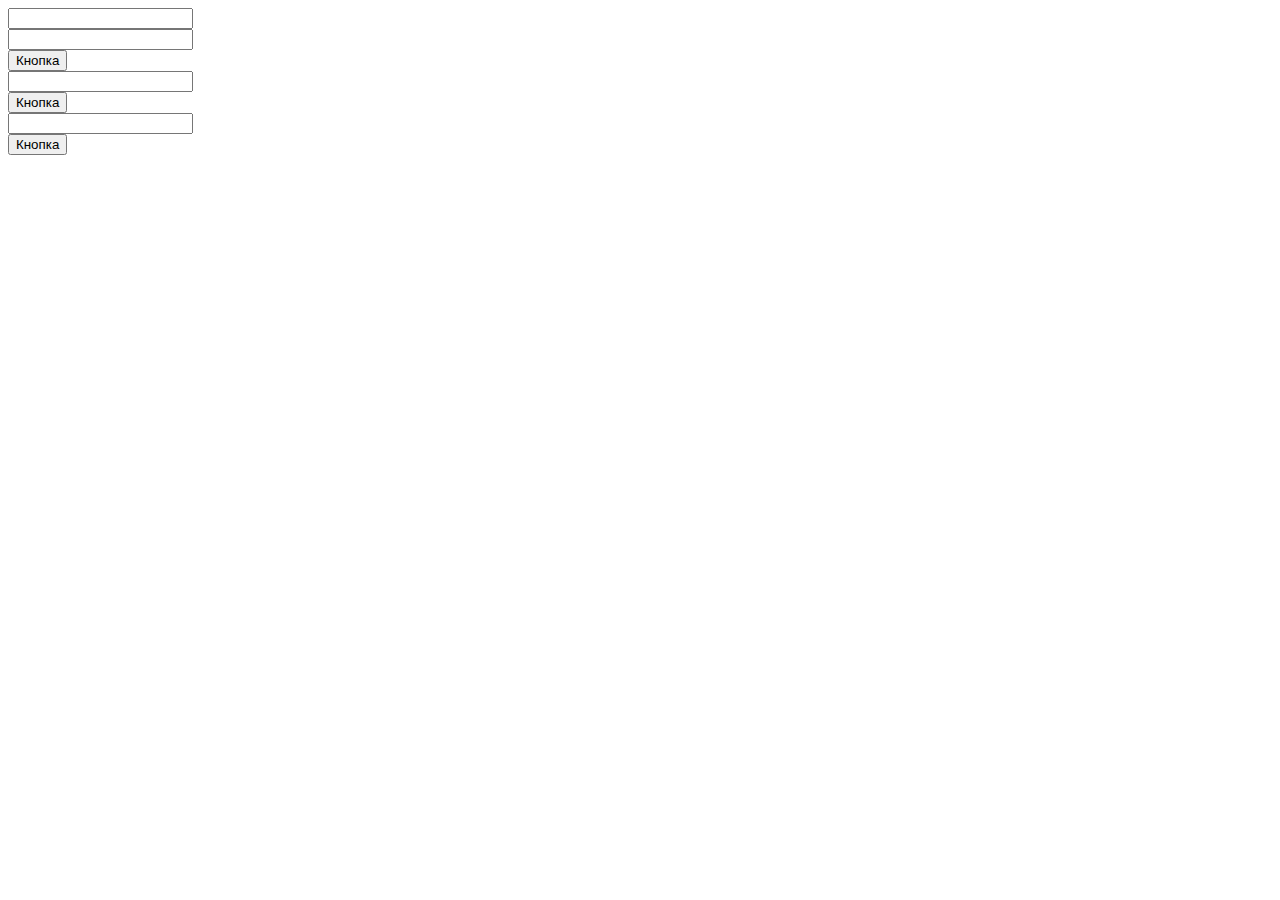
==== src/index.html @ 7a4de7b6 "lesson9" ====
<!DOCTYPE html>
<html lang="en">
<head>
    <meta charset="UTF-8">
    <meta name="viewport" content="width=device-width, initial-scale=1.0">
    <link rel="stylesheet" href="style/style.css">
    <title>Document</title>
</head>
<body>

<input type="number" id="numberX">
<input type="number" id="numberY">
<button id="btn">Кнопка</button>
<div class="block-position"></div>
        
<input type="text" id="myInput">
<button id="btn-two">Кнопка</button>
<div id="block"></div>    
    
<input type="text" id="inputText">
<button id="btn-tree">Кнопка</button>
<p id="result"></p>

<script src="js/script.js"></script>   
</body>
</html>
---- src/style/style.css ----
input {
    display: flex;
}

.block-position {
    position: fixed;
}
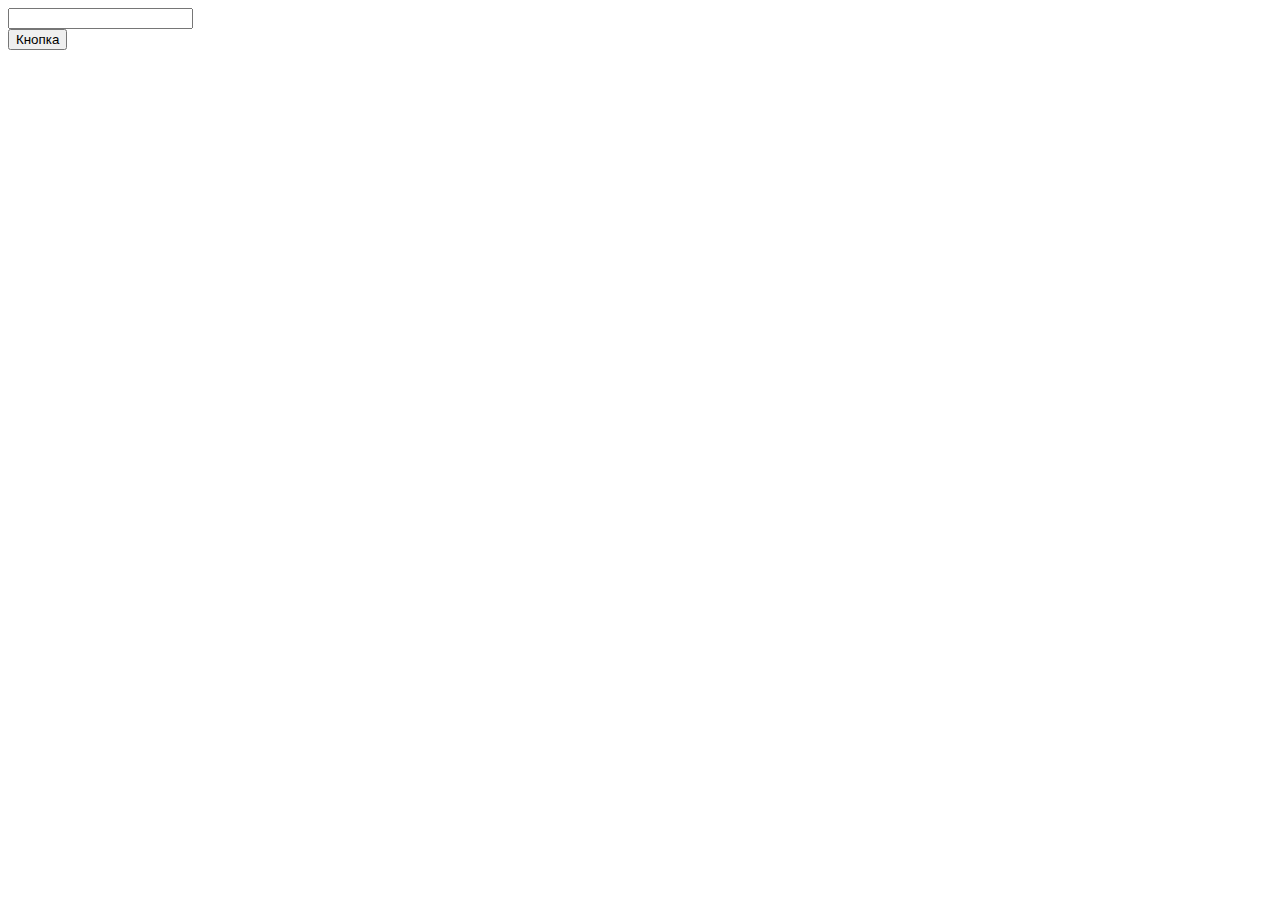
==== commit a19cc705: "js 9" ====
--- a/src/index.html
+++ b/src/index.html
@@ -4,22 +4,14 @@
     <meta charset="UTF-8">
     <meta name="viewport" content="width=device-width, initial-scale=1.0">
     <link rel="stylesheet" href="style/style.css">
+    <script src="https://cdnjs.cloudflare.com/ajax/libs/jquery/3.7.1/jquery.min.js" integrity="sha512-v2CJ7UaYy4JwqLDIrZUI/4hqeoQieOmAZNXBeQyjo21dadnwR+8ZaIJVT8EE2iyI61OV8e6M8PP2/4hpQINQ/g==" crossorigin="anonymous" referrerpolicy="no-referrer"></script>
     <title>Document</title>
 </head>
 <body>
 
-<input type="number" id="numberX">
-<input type="number" id="numberY">
+<input type="text" id="input">
 <button id="btn">Кнопка</button>
-<div class="block-position"></div>
-        
-<input type="text" id="myInput">
-<button id="btn-two">Кнопка</button>
-<div id="block"></div>    
-    
-<input type="text" id="inputText">
-<button id="btn-tree">Кнопка</button>
-<p id="result"></p>
+<p id="error"></p>
 
 <script src="js/script.js"></script>   
 </body>
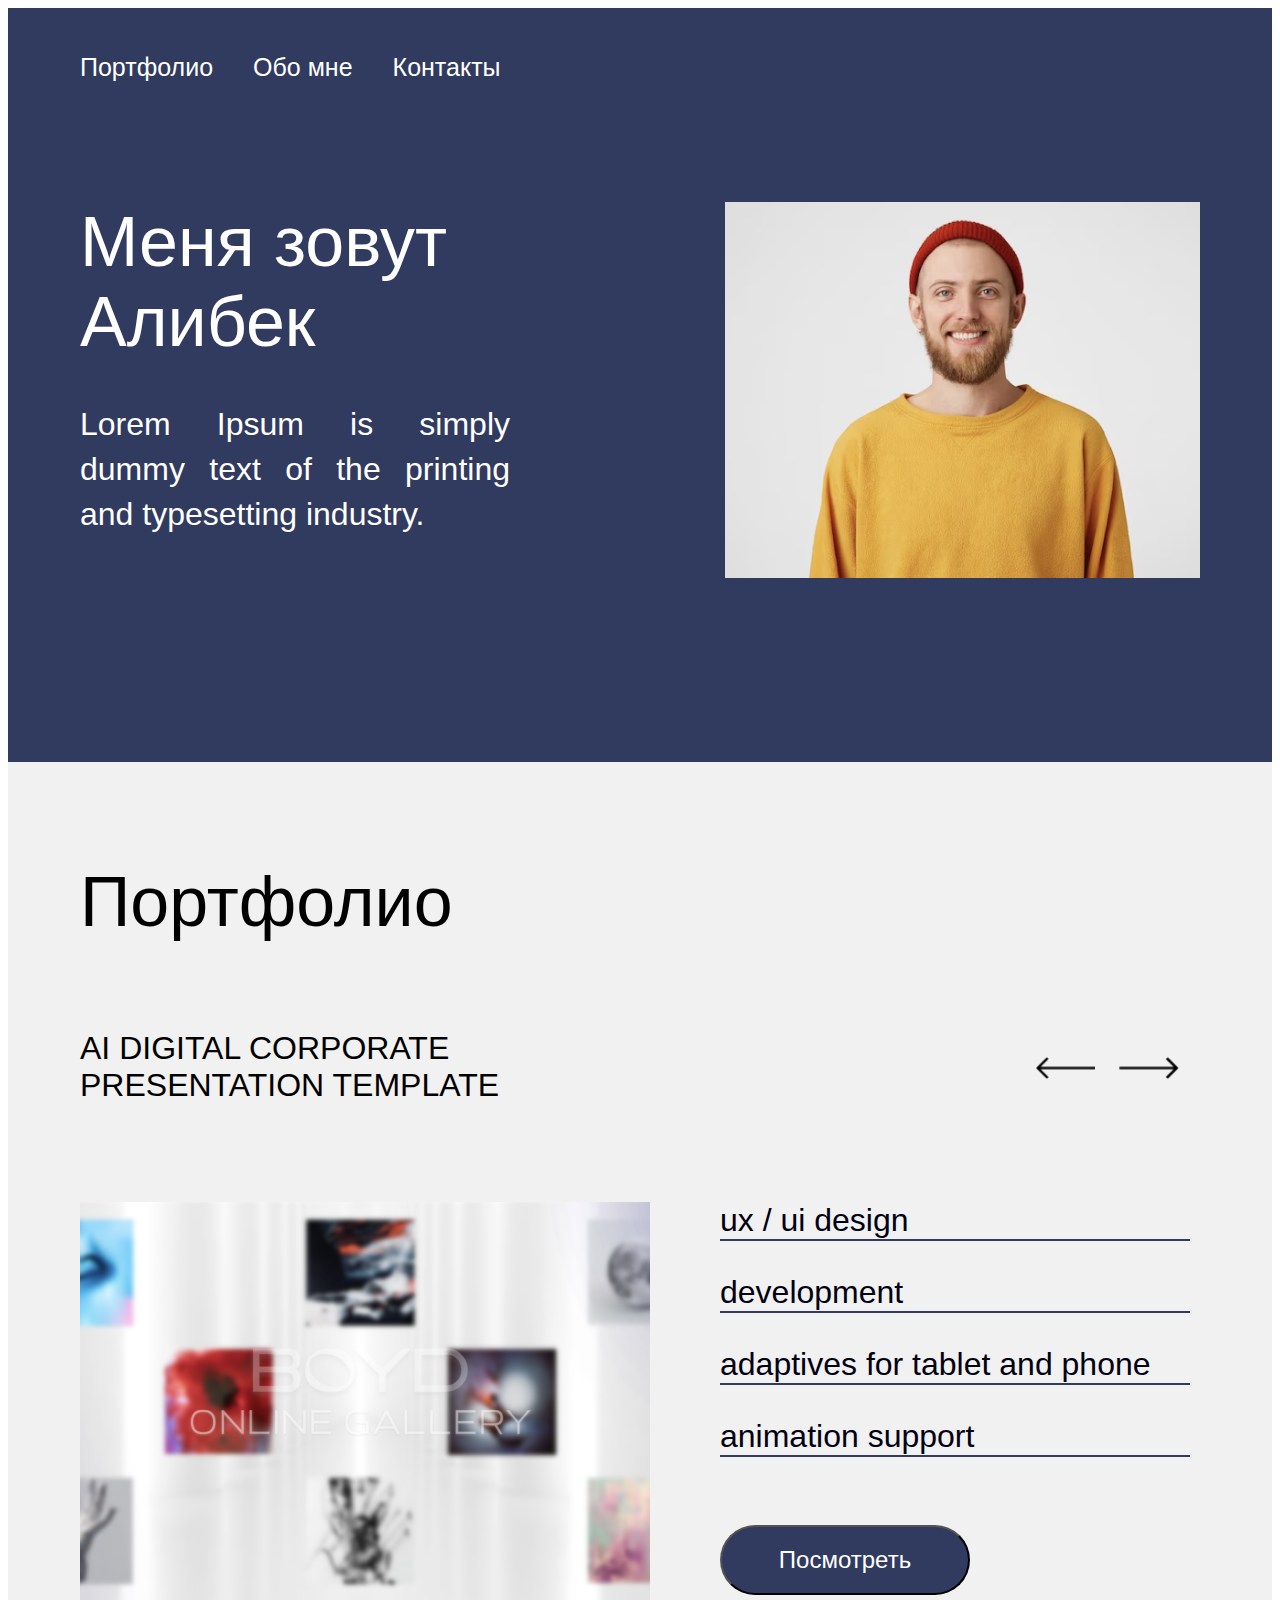
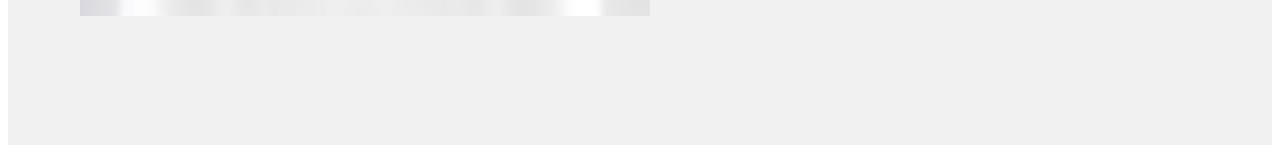
==== commit 1d306ee3: "projekt" ====
--- a/src/index.html
+++ b/src/index.html
@@ -4,15 +4,78 @@
     <meta charset="UTF-8">
     <meta name="viewport" content="width=device-width, initial-scale=1.0">
     <link rel="stylesheet" href="style/style.css">
-    <script src="https://cdnjs.cloudflare.com/ajax/libs/jquery/3.7.1/jquery.min.js" integrity="sha512-v2CJ7UaYy4JwqLDIrZUI/4hqeoQieOmAZNXBeQyjo21dadnwR+8ZaIJVT8EE2iyI61OV8e6M8PP2/4hpQINQ/g==" crossorigin="anonymous" referrerpolicy="no-referrer"></script>
-    <title>Document</title>
+    <link rel="stylesheet" href="https://necolas.github.io/normalize.css/8.0.1/normalize.css">
+    <title>MyProjekt</title>
 </head>
-<body>
+<body> 
+    
+  <header>
+   <nav>
+    <ul class="wrapper">
+    <li>Портфолио</li>
+    <li>Обо мне</li>
+    <li>Контакты</li> 
+  </ul>  
+ </nav>  
+</header>
+ 
+<main>
+ <section>
+  <div class="wrapper section_main">
+    
+  <div class="main_block">
 
-<input type="text" id="input">
-<button id="btn">Кнопка</button>
-<p id="error"></p>
+   <div class="section_main__block">
+    <h1 class="section_main__title">Меня зовут Алибек</h1>
+     </div>
+      <div class="section_main__text">
+      <p class="text">Lorem Ipsum is simply dummy text of the printing and typesetting industry.</p>
+     </div>
+    </div> 
 
-<script src="js/script.js"></script>   
+   <div class="section_img">
+  <img class="img" src="img/My-img.png" alt="img">
+ </div>
+</div>
+</section>
+   
+<div class="wrapper section_portfolio">
+
+   <div class="section_portfolio__block">
+  <h1 class="section_portfolio__title">Портфолио</h1>
+ </div> 
+ <div class="section_arrows">
+<div class="section_portfolio__text">
+ <p class="sect_text">AI DIGITAL CORPORATE PRESENTATION TEMPLATE</p>  
+  </div>
+    <div class="arrows_block">
+      <img class="img_arws" src="img/Vector (1).png" alt="">
+      <img class="img_arws" src="img/Vector.png" alt="">
+    </div>
+   </div>
+ 
+  <div class="section_block"> 
+
+ <div class="section_block__img">
+<img class="img_two" src="img/Снимок экрана 1445-02-21 в 1.01 1.png" alt="">
+ </div> 
+
+   <div class="section_block__text">
+    <span class="sect_text-two">
+    ux / ui design<br>
+     <hr>
+    development<br>
+     <hr>
+    adaptives for tablet and phone<br>
+     <hr>
+    animation support <br>
+     <hr>
+    </span>
+   <button class="btn">Посмотреть</button>
+    </div>
+     </div>
+    </div>
+   </main>
+
 </body>
 </html>--- a/src/style/style.css
+++ b/src/style/style.css
@@ -1,7 +1,157 @@
-input {
-    display: flex;
+* {
+   font-family: inter system-ui, -apple-system, BlinkMacSystemFont, 'Segoe UI', Roboto, Oxygen, Ubuntu, Cantarell, 'Open Sans', 'Helvetica Neue', sans-serif; 
 }
 
-.block-position {
-    position: fixed;
+main {
+   background-color:#F1F1F1;
 }
+
+.wrapper {
+   width: 1360px;
+   margin-inline: auto;
+   max-width: 1120px;
+}
+
+nav {
+   padding-top: 45px; 
+   padding-bottom: 120px;
+   background-color: rgba(49, 58, 95, 1); 
+}
+
+nav ul {
+   display: flex;
+   margin: 0;
+   padding: 0;
+   gap: 40px;
+   list-style: none;
+   font-size: 25px;
+   color: #fff;
+}
+
+.section_main {
+   display: flex;
+   gap: 190px;
+}
+
+section {
+   background-color: rgba(49, 58, 95, 1); 
+}
+
+.main_block {
+   width: 455px;
+}
+
+.section_main__block {
+   font-size: 35px;
+   color: #fff;
+}
+
+.section_main__title {
+   margin: 0;
+   font-weight: 500;
+}
+
+.section_main__text {
+   width: 430px;
+   color: #FFF;
+   text-align: justify;
+   font-size: 32px;
+   font-style: normal;
+   font-weight: 400px;
+   padding-top: 40px;
+   line-height: 45px
+}
+
+.text {
+   margin: 0;
+   padding-bottom: 225px;
+}
+
+img {
+   width: 475px;
+}
+
+.section_block {
+   display: flex;
+   gap: 70px;
+}
+
+.section_portfolio__block {
+   width: 400px;
+}
+
+.section_arrows {
+   height: 90px;
+   display: flex;
+   align-items: center;
+   justify-content: space-between;
+   padding-bottom: 90px;
+}
+
+.arrows_block {
+   width: 165px;
+   height: 20px;
+}
+
+.img_arws {
+   width: 60px;
+   padding-right: 20px;
+}
+
+.section_portfolio__title {
+   color: #000;
+   font-size: 70px;
+   font-style: normal;
+   font-weight: 500;
+   line-height: normal;
+   margin: 0;
+   padding-top: 100px;
+   padding-bottom: 80px;
+}
+
+.section_portfolio__text {
+   width: 570px;
+}
+
+.sect_text {
+   color: #000;
+   font-size: 32px;
+   font-style: normal;
+   font-weight: 500;
+   line-height: normal;
+   margin: 0;
+}
+
+.section_block__text {
+   width: 470px;
+}
+
+.sect_text-two {
+   color: #001;
+   font-size: 32px;   
+   font-style: normal;
+   font-weight: 500;
+   line-height: normal;
+}
+
+.btn {
+   width: 250px;
+   height: 70px;
+   border-radius: 44px;
+   background: #313A5F;
+   color: #FFF;
+   font-size: 24px;
+   font-weight: 500;
+   margin-top: 35px;
+   margin-bottom: 150px;
+}
+
+.img_two {
+   width: 570px;
+}
+
+hr {
+   margin-top: 0;
+   border: 1px solid rgba(49, 58, 95, 1);
+   margin-bottom: 33px;
+}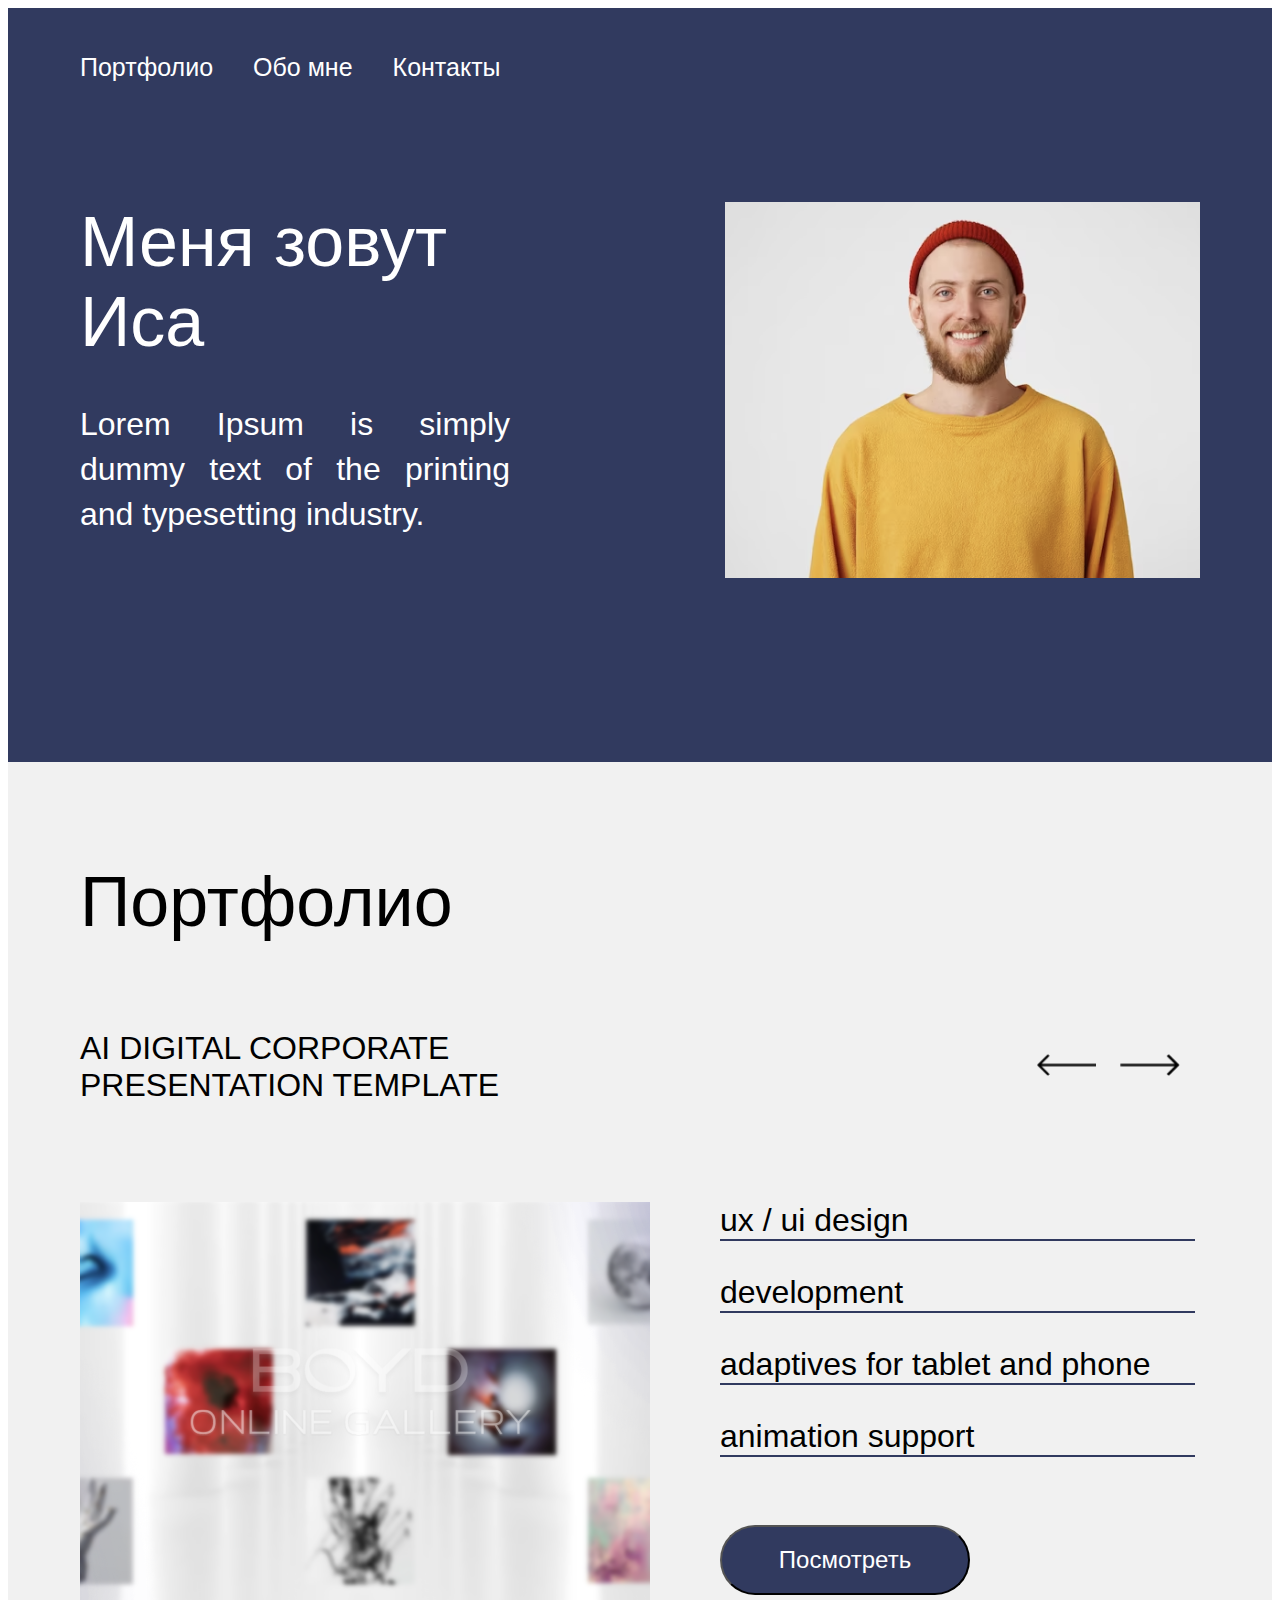
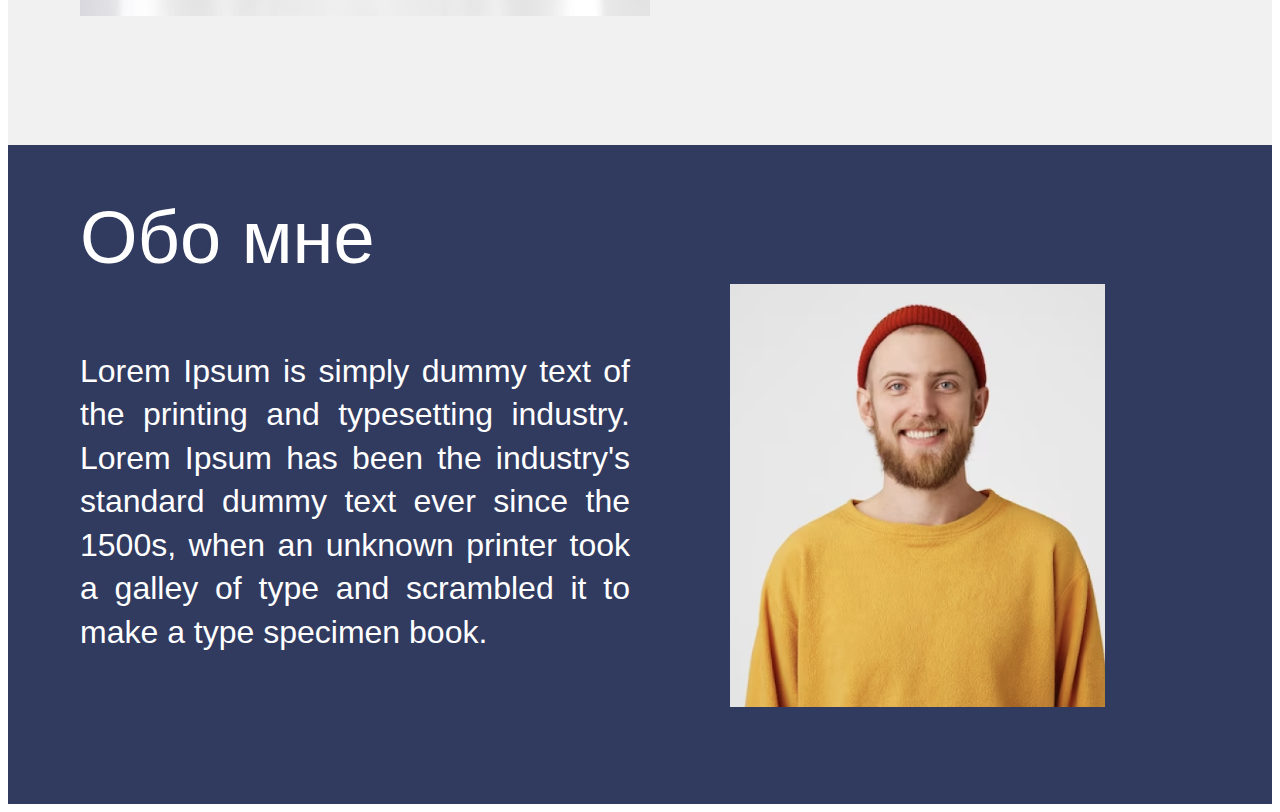
==== commit 85c3d2f3: "projekt" ====
--- a/src/index.html
+++ b/src/index.html
@@ -7,75 +7,93 @@
     <link rel="stylesheet" href="https://necolas.github.io/normalize.css/8.0.1/normalize.css">
     <title>MyProjekt</title>
 </head>
-<body> 
-    
-  <header>
-   <nav>
-    <ul class="wrapper">
-    <li>Портфолио</li>
-    <li>Обо мне</li>
-    <li>Контакты</li> 
+<body>    
+  <header class="header">
+     <nav class="bg-blue">
+       <ul class="wrapper">
+       <li><a href="#">Портфолио</a></li>
+       <li><a href="#"> Обо мне</a></li>
+       <li><a href="#">Контакты</a></li> 
   </ul>  
- </nav>  
+</nav>  
 </header>
- 
+
 <main>
- <section>
-  <div class="wrapper section_main">
-    
-  <div class="main_block">
+  <section class="bg-blue">
+     <div class="wrapper section_info"> 
+       <div class="info__left">
+         <div class="info__title">
+          <h1 class="title">Меня зовут Иса</h1>
+          </div>
+        <div class="info__text">
+        <p class="text">Lorem Ipsum is simply dummy text of the printing and typesetting industry.</p>
+   </div>
+</div> 
 
-   <div class="section_main__block">
-    <h1 class="section_main__title">Меня зовут Алибек</h1>
-     </div>
-      <div class="section_main__text">
-      <p class="text">Lorem Ipsum is simply dummy text of the printing and typesetting industry.</p>
-     </div>
-    </div> 
-
-   <div class="section_img">
+<div class="info_img">
   <img class="img" src="img/My-img.png" alt="img">
- </div>
+  </div>
 </div>
 </section>
    
-<div class="wrapper section_portfolio">
+<section class="wrapper">
+  <div class="my_portfolio">
+    <h1 class="my_portfolio__title">Портфолио</h1>
+     </div> 
+        <div class="my_portfolio__block">
+        <div class="my_portfolio__text">
+        <p class="left_text">AI DIGITAL CORPORATE PRESENTATION TEMPLATE</p>  
+    </div>
+    <div class="arrows">
+        <img class="img_arrows" src="img/Vector (1).png" alt="">
+        <img class="img_arrows" src="img/Vector.png" alt="">
+   </div>
+  </div>
+ 
+<div class="my_portfolio__section"> 
+ <div class="my_portfolio__img">
+  <img class="img-two" src="img/slide.png" alt="">
+   </div> 
 
-   <div class="section_portfolio__block">
-  <h1 class="section_portfolio__title">Портфолио</h1>
- </div> 
- <div class="section_arrows">
-<div class="section_portfolio__text">
- <p class="sect_text">AI DIGITAL CORPORATE PRESENTATION TEMPLATE</p>  
+<div class="my_portfolio__text">
+
+<div class="line-block">
+ux / ui design
+<div class="line"></div>
+</div>  
+
+<div class="line-block">
+development
+<div class="line"></div>  
+</div>
+
+<div class="line-block">
+adaptives for tablet and phone
+<div class="line"></div>
+</div>  
+
+<div class="line-block">
+animation support
+<div class="line"></div> 
+</div>
+
+<button class="btn">Посмотреть</button>
+</div>
+</div>
+</section>
+
+<section class="bg-blue">
+  <div class="wrapper about_me">
+      <div class="about_me_text">
+         <h1 class="about_me__title">Обо мне</h1> 
+         <p class="about_me__text-left">Lorem Ipsum is simply dummy text of the printing and typesetting industry. Lorem Ipsum has been the industry's standard dummy text ever since the 1500s, when an unknown printer took a galley of type and  scrambled it to make a type specimen book.</p>
+    </div>
+<div class="about_me__img">
+<img class="about-img" src="img/photo.png" alt="">
   </div>
-    <div class="arrows_block">
-      <img class="img_arws" src="img/Vector (1).png" alt="">
-      <img class="img_arws" src="img/Vector.png" alt="">
-    </div>
-   </div>
- 
-  <div class="section_block"> 
+ </div>
+</section>
 
- <div class="section_block__img">
-<img class="img_two" src="img/Снимок экрана 1445-02-21 в 1.01 1.png" alt="">
- </div> 
-
-   <div class="section_block__text">
-    <span class="sect_text-two">
-    ux / ui design<br>
-     <hr>
-    development<br>
-     <hr>
-    adaptives for tablet and phone<br>
-     <hr>
-    animation support <br>
-     <hr>
-    </span>
-   <button class="btn">Посмотреть</button>
-    </div>
-     </div>
-    </div>
-   </main>
-
+</main>
 </body>
 </html>--- a/src/style/style.css
+++ b/src/style/style.css
@@ -4,6 +4,10 @@
 
 main {
    background-color:#F1F1F1;
+}
+
+.bg-blue {
+   background-color: rgba(49, 58, 95, 1); 
 }
 
 .wrapper {
@@ -15,7 +19,6 @@
 nav {
    padding-top: 45px; 
    padding-bottom: 120px;
-   background-color: rgba(49, 58, 95, 1); 
 }
 
 nav ul {
@@ -28,30 +31,34 @@
    color: #fff;
 }
 
-.section_main {
+ li a {
+   color: #FFF;
+   text-decoration: none;
+}
+
+.section_info {
    display: flex;
    gap: 190px;
 }
 
-section {
-   background-color: rgba(49, 58, 95, 1); 
-}
-
-.main_block {
+.info__left {
    width: 455px;
 }
 
-.section_main__block {
+.info__title {
+   color: #FFF;
    font-size: 35px;
-   color: #fff;
-}
-
-.section_main__title {
-   margin: 0;
-   font-weight: 500;
-}
-
-.section_main__text {
+   font-style: normal;
+   font-weight: 500px;
+   line-height: normal;
+}
+
+.title {
+   margin: 0;
+   font-weight: 500;
+}
+
+.info__text {
    width: 430px;
    color: #FFF;
    text-align: justify;
@@ -71,21 +78,21 @@
    width: 475px;
 }
 
-.section_block {
+.my_portfolio {
+   width: 400px;
+}
+
+.my_portfolio__section {
    display: flex;
    gap: 70px;
 }
 
-.section_portfolio__block {
-   width: 400px;
-}
-
-.section_arrows {
+.my_portfolio__block {
+   display: flex;
    height: 90px;
-   display: flex;
    align-items: center;
    justify-content: space-between;
-   padding-bottom: 90px;
+   margin-bottom: 90px;
 }
 
 .arrows_block {
@@ -93,27 +100,27 @@
    height: 20px;
 }
 
-.img_arws {
+.img_arrows {
    width: 60px;
    padding-right: 20px;
 }
 
-.section_portfolio__title {
+.my_portfolio__title {
    color: #000;
    font-size: 70px;
    font-style: normal;
    font-weight: 500;
    line-height: normal;
    margin: 0;
-   padding-top: 100px;
-   padding-bottom: 80px;
-}
-
-.section_portfolio__text {
+   margin-top: 100px;
+   margin-bottom: 80px;
+}
+
+.my_portfolio__text {
    width: 570px;
 }
 
-.sect_text {
+.left_text {
    color: #000;
    font-size: 32px;
    font-style: normal;
@@ -122,13 +129,19 @@
    margin: 0;
 }
 
-.section_block__text {
-   width: 470px;
-}
-
-.sect_text-two {
-   color: #001;
-   font-size: 32px;   
+.line {
+   width: 475px;
+   height: 2px;
+   background: #313A5F;
+}
+
+.line-block {
+   margin-bottom: 33px;
+}
+
+.my_portfolio__text {
+   color: #000;
+   font-size: 32px; 
    font-style: normal;
    font-weight: 500;
    line-height: normal;
@@ -144,14 +157,45 @@
    font-weight: 500;
    margin-top: 35px;
    margin-bottom: 150px;
-}
-
-.img_two {
+   cursor: pointer;
+}
+
+.btn:hover {
+   background-color:rgba(65, 76, 121, 1);
+   transition: 1s;
+}
+
+.img-two {
    width: 570px;
 }
 
-hr {
-   margin-top: 0;
-   border: 1px solid rgba(49, 58, 95, 1);
-   margin-bottom: 33px;
+.about_me {
+   display: flex;
+   gap: 100px;
+   align-items: center;
+}
+
+.about_me__title {
+   color: #FFF;
+   font-size: 74px;
+   font-style: normal;
+   font-weight: 500;
+   line-height: normal;
+   margin-bottom: 70px;
+}
+
+.about_me__text-left {
+   width: 550px;
+   color: #FFF;
+   text-align: justify;
+   font-size: 32px;
+   font-style: normal;
+   font-weight: 400;
+   line-height: 136.295%;
+   margin-bottom: 150px;
+}
+
+.about_me__img img {
+   width: 375px;
+   margin: 125px 0px 80px 0px;
 }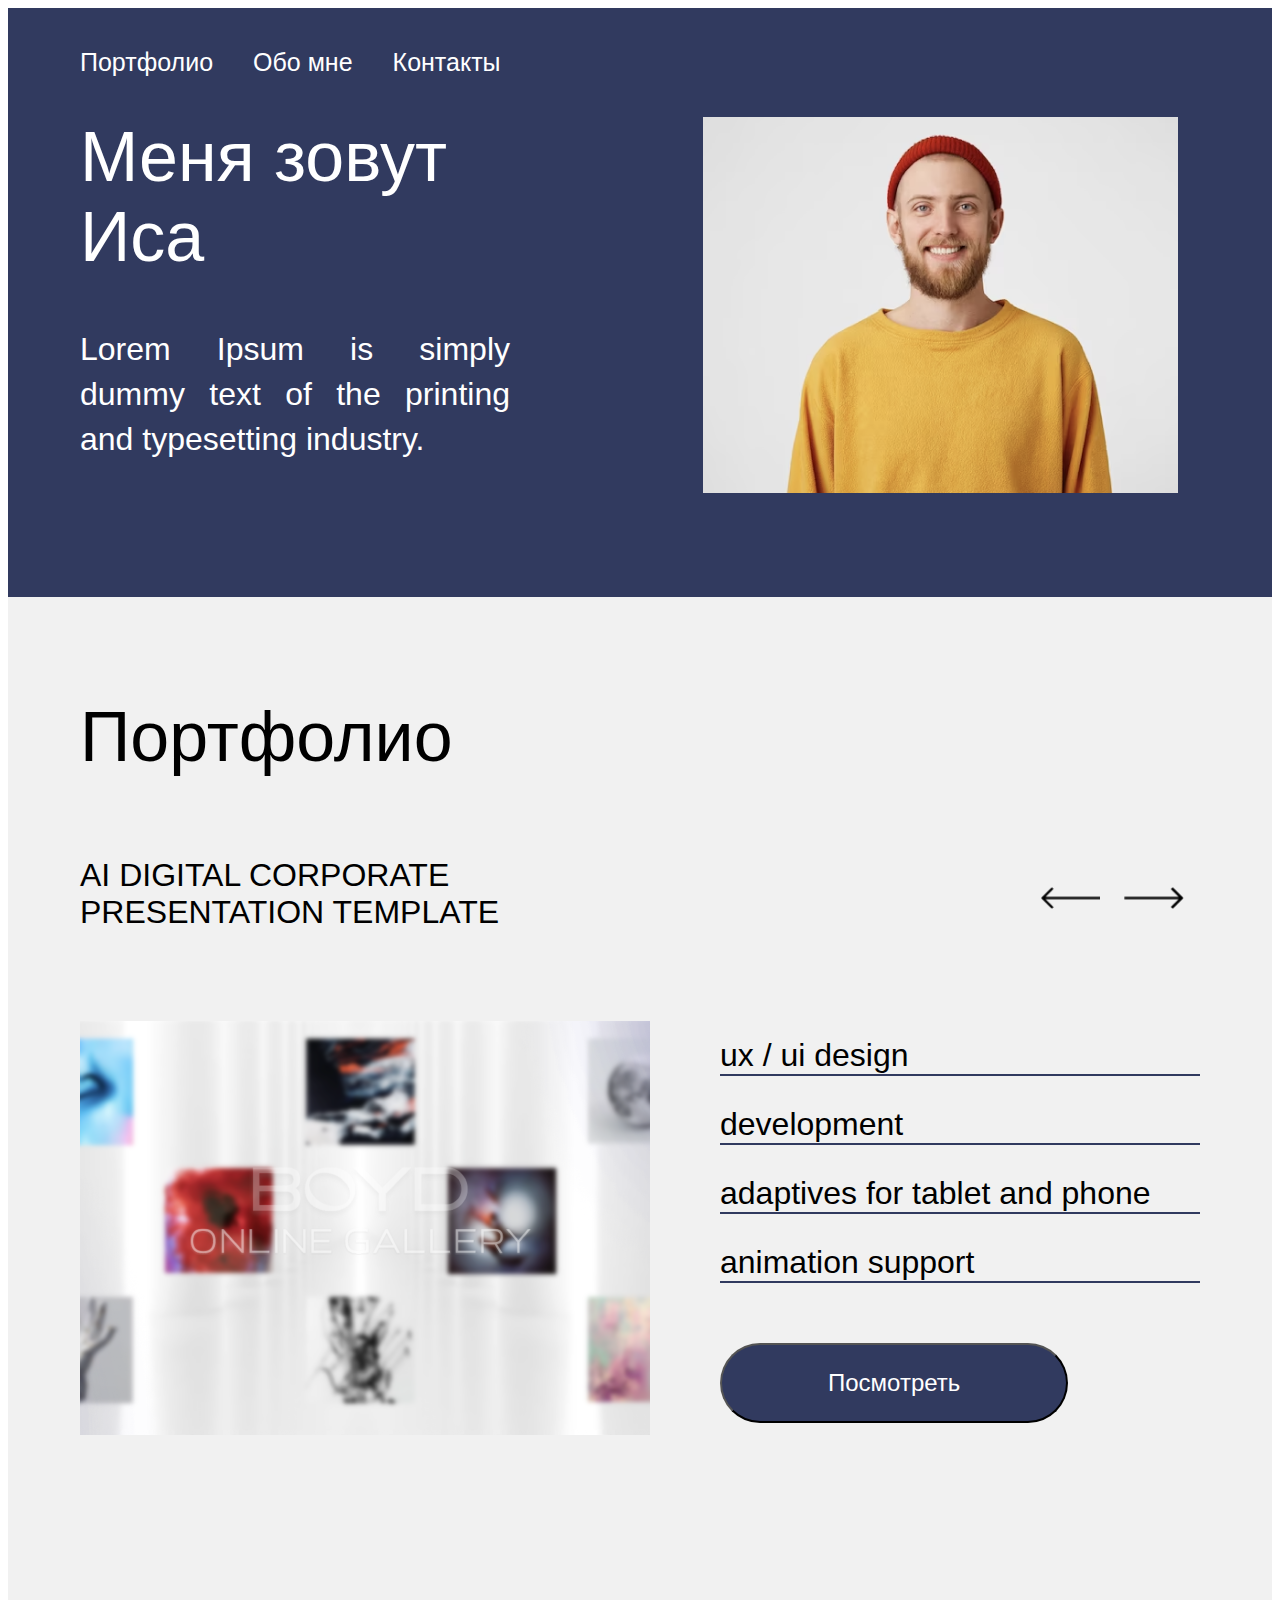
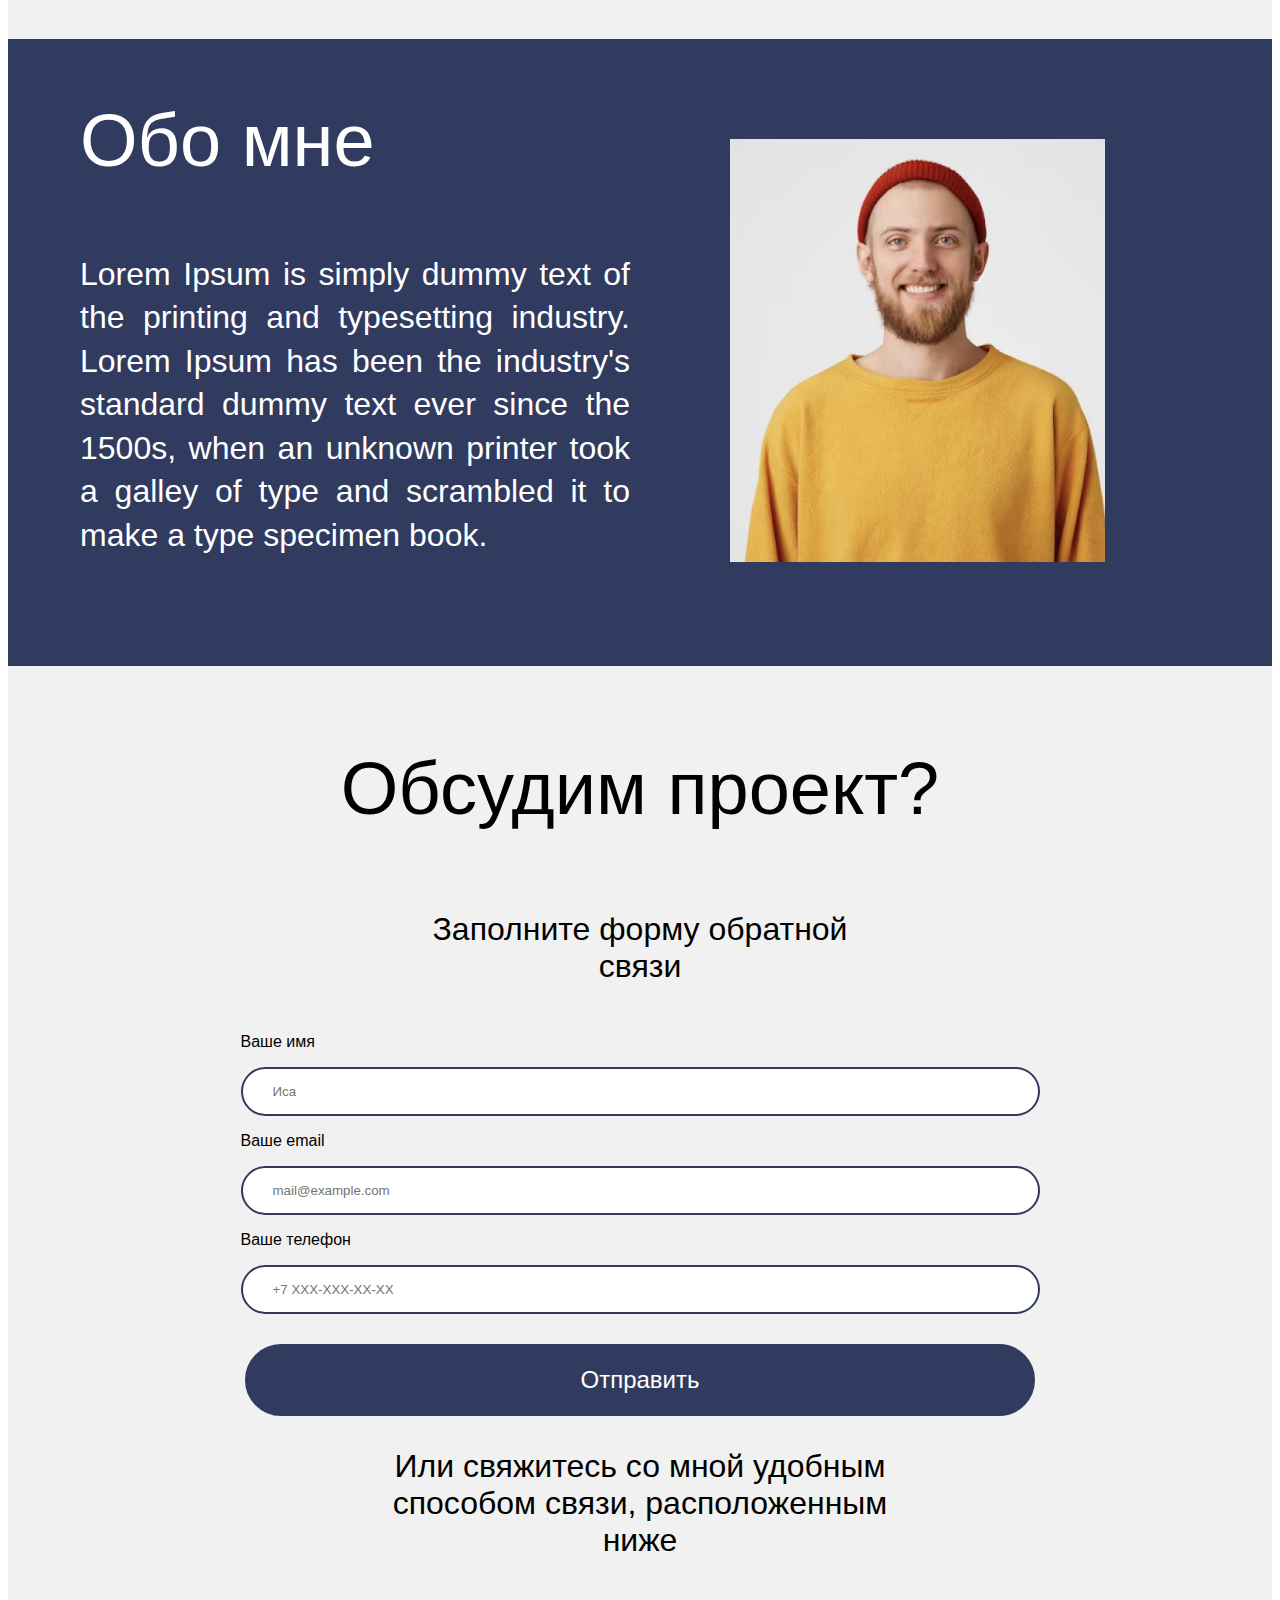
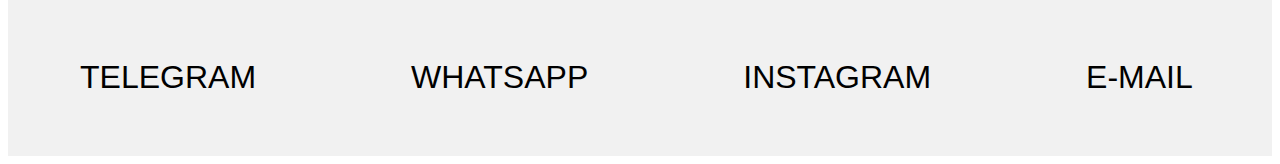
==== commit 495928d3: "projekt" ====
--- a/src/index.html
+++ b/src/index.html
@@ -7,93 +7,115 @@
     <link rel="stylesheet" href="https://necolas.github.io/normalize.css/8.0.1/normalize.css">
     <title>MyProjekt</title>
 </head>
-<body>    
-  <header class="header">
-     <nav class="bg-blue">
-       <ul class="wrapper">
-       <li><a href="#">Портфолио</a></li>
-       <li><a href="#"> Обо мне</a></li>
-       <li><a href="#">Контакты</a></li> 
-  </ul>  
-</nav>  
+  <body>   
+   <header class="bg-blue">   
+    <nav class="wrapper">
+       <ul class="nav-menu">
+       <li><a href="#my_portfolio">Портфолио</a></li>
+       <li><a href="#about_me"> Обо мне</a></li>
+       <li><a href="#contacts">Контакты</a></li> 
+   </ul>  
+ </nav>  
 </header>
 
-<main>
+<main> 
   <section class="bg-blue">
      <div class="wrapper section_info"> 
        <div class="info__left">
-         <div class="info__title">
+         <div class="info__title">  
           <h1 class="title">Меня зовут Иса</h1>
           </div>
         <div class="info__text">
-        <p class="text">Lorem Ipsum is simply dummy text of the printing and typesetting industry.</p>
+      <p class="text">Lorem Ipsum is simply dummy text of the printing and typesetting industry.</p>
+    </div>
+  </div> 
+ <div class="info_img">
+  <img class="img" src="img/My-img.png" alt="img">
    </div>
-</div> 
-
-<div class="info_img">
-  <img class="img" src="img/My-img.png" alt="img">
-  </div>
-</div>
-</section>
+    </div>
+     </section>
    
 <section class="wrapper">
-  <div class="my_portfolio">
+  <div id="my_portfolio" class="my_portfolio">
     <h1 class="my_portfolio__title">Портфолио</h1>
      </div> 
-        <div class="my_portfolio__block">
+      <div class="my_portfolio_arrows">
+       <img class="img_arrows" src="img/Vector (1).png" alt="">
+     <img class="img_arrows" src="img/Vector.png" alt="">
+   </div>
+      <div class="my_portfolio__block">
         <div class="my_portfolio__text">
-        <p class="left_text">AI DIGITAL CORPORATE PRESENTATION TEMPLATE</p>  
-    </div>
-    <div class="arrows">
-        <img class="img_arrows" src="img/Vector (1).png" alt="">
-        <img class="img_arrows" src="img/Vector.png" alt="">
-   </div>
-  </div>
- 
-<div class="my_portfolio__section"> 
+          <p class="left_text">AI DIGITAL CORPORATE PRESENTATION TEMPLATE</p>  
+        </div>
+      </div>
+   <div class="my_portfolio__section"> 
  <div class="my_portfolio__img">
   <img class="img-two" src="img/slide.png" alt="">
    </div> 
-
 <div class="my_portfolio__text">
-
-<div class="line-block">
-ux / ui design
-<div class="line"></div>
-</div>  
-
-<div class="line-block">
-development
-<div class="line"></div>  
-</div>
-
-<div class="line-block">
-adaptives for tablet and phone
-<div class="line"></div>
-</div>  
-
-<div class="line-block">
-animation support
-<div class="line"></div> 
-</div>
-
-<button class="btn">Посмотреть</button>
+   <div class="line">ux / ui design</div>      
+   <div class="line">development</div>  
+   <div class="line">adaptives for tablet and phone</div>
+   <div class="line">animation support</div> 
+<button class="btn_portfolio">Посмотреть</button>
 </div>
 </div>
 </section>
 
 <section class="bg-blue">
-  <div class="wrapper about_me">
-      <div class="about_me_text">
-         <h1 class="about_me__title">Обо мне</h1> 
-         <p class="about_me__text-left">Lorem Ipsum is simply dummy text of the printing and typesetting industry. Lorem Ipsum has been the industry's standard dummy text ever since the 1500s, when an unknown printer took a galley of type and  scrambled it to make a type specimen book.</p>
-    </div>
-<div class="about_me__img">
-<img class="about-img" src="img/photo.png" alt="">
+  <div id="about_me" class="wrapper about_me">
+    <div class="about_me_text">
+      <h1 class="about_me__title">Обо мне</h1> 
+        <p class="about_me__text-left">Lorem Ipsum is simply dummy text of the printing and typesetting industry. Lorem Ipsum has been the industry's standard dummy text ever since the 1500s, when an unknown printer took a galley of type and  scrambled it to make a type specimen book.</p>
+         </div>
+        <div class="about_me__img">
+      <img class="about-img" src="img/photo.png" alt="">
+   </div>
   </div>
- </div>
 </section>
 
-</main>
-</body>
+<section id="contacts" class="contacts">
+  <div class="wrapper">
+    <div class="contacts_title">
+      <h1 class="title-tree">Обсудим проект?</h1>
+       </div>
+      <div class="contacts_subtitle">
+    <p class="subtitle">Заполните форму обратной связи</p> 
+  </div>
+
+ <div class="contacts">
+  <form class="contacts_form" action="">
+   <div class="input_name">
+    <p class="name">Ваше имя</p>
+     <input type="text" placeholder="Иса">
+      </div>
+ <div class="input_email">
+  <p class="email">Ваше email</p>
+   <input type="email" placeholder="mail@example.com">
+    </div>
+ <div class="input_tel">
+  <p class="tel">Ваше телефон</p> 
+   <input type="tel" placeholder="+7 XXX-XXX-XX-XX">
+    </div>
+     <button class="btn_contacts">Отправить</button>
+      </form>
+       </div> 
+        <div class="contacts_subtitle__two">
+      <p class="subtitle_two">Или свяжитесь со мной удобным способом связи, расположенным ниже</p>
+     </div>
+   </div>
+</section>
+
+ <footer>
+  <div class="wrapper">
+    <div class="footer_contact">
+     <div class="network"><a href="https://web-telegram.ru/">TELEGRAM</a></div>
+     <div class="network"><a href="https://web.whatsapp.com/">WHATSAPP</a></div>
+     <div class="network"><a href="https://www.instagram.com/accounts/login/">INSTAGRAM</a></div>
+     <div class="network"><a href="https://account.mail.ru/login">E-MAIL</a></div> 
+    </div>
+  </div>
+ </footer>
+  </main>
+ </body>
 </html>--- a/src/style/style.css
+++ b/src/style/style.css
@@ -10,15 +10,17 @@
    background-color: rgba(49, 58, 95, 1); 
 }
 
+html {
+   scroll-behavior: smooth;
+}
+
+.nav-menu {
+   padding-top: 40px;
+}
+
 .wrapper {
-   width: 1360px;
    margin-inline: auto;
    max-width: 1120px;
-}
-
-nav {
-   padding-top: 45px; 
-   padding-bottom: 120px;
 }
 
 nav ul {
@@ -38,7 +40,9 @@
 
 .section_info {
    display: flex;
-   gap: 190px;
+   gap: 15%;
+   padding-top: 40px;
+   padding-bottom: 100px;
 }
 
 .info__left {
@@ -55,6 +59,7 @@
 
 .title {
    margin: 0;
+   padding-bottom: 50px;
    font-weight: 500;
 }
 
@@ -65,13 +70,11 @@
    font-size: 32px;
    font-style: normal;
    font-weight: 400px;
-   padding-top: 40px;
    line-height: 45px
 }
 
 .text {
    margin: 0;
-   padding-bottom: 225px;
 }
 
 img {
@@ -80,24 +83,27 @@
 
 .my_portfolio {
    width: 400px;
+   margin-top: 100px;
 }
 
 .my_portfolio__section {
    display: flex;
+   align-items: center;
    gap: 70px;
+   margin-bottom: 200px;
 }
 
 .my_portfolio__block {
    display: flex;
-   height: 90px;
    align-items: center;
    justify-content: space-between;
    margin-bottom: 90px;
 }
 
-.arrows_block {
-   width: 165px;
-   height: 20px;
+.my_portfolio_arrows {
+  position: absolute;
+  margin-left: 960px;
+  margin-top: 30px;
 }
 
 .img_arrows {
@@ -111,13 +117,12 @@
    font-style: normal;
    font-weight: 500;
    line-height: normal;
-   margin: 0;
-   margin-top: 100px;
    margin-bottom: 80px;
+   margin-top: 0;
 }
 
 .my_portfolio__text {
-   width: 570px;
+   width: 480px;
 }
 
 .left_text {
@@ -130,13 +135,8 @@
 }
 
 .line {
-   width: 475px;
-   height: 2px;
-   background: #313A5F;
-}
-
-.line-block {
-   margin-bottom: 33px;
+   border-bottom: 2px solid #313A5F;
+   margin-bottom: 30px;
 }
 
 .my_portfolio__text {
@@ -147,20 +147,18 @@
    line-height: normal;
 }
 
-.btn {
-   width: 250px;
-   height: 70px;
+.btn_portfolio {
    border-radius: 44px;
    background: #313A5F;
    color: #FFF;
    font-size: 24px;
    font-weight: 500;
-   margin-top: 35px;
-   margin-bottom: 150px;
+   margin-top: 30px;
+   padding: 24px 106px;
    cursor: pointer;
 }
 
-.btn:hover {
+.btn_portfolio:hover {
    background-color:rgba(65, 76, 121, 1);
    transition: 1s;
 }
@@ -173,6 +171,8 @@
    display: flex;
    gap: 100px;
    align-items: center;
+   padding-top: 50px;
+   padding-bottom: 100px;
 }
 
 .about_me__title {
@@ -182,6 +182,7 @@
    font-weight: 500;
    line-height: normal;
    margin-bottom: 70px;
+   margin-top: 0;
 }
 
 .about_me__text-left {
@@ -192,10 +193,113 @@
    font-style: normal;
    font-weight: 400;
    line-height: 136.295%;
-   margin-bottom: 150px;
-}
-
-.about_me__img img {
-   width: 375px;
-   margin: 125px 0px 80px 0px;
+   margin: 0;
+}
+
+.about-img {
+   width: 375px;  
+   margin-top: 50px;
+}
+
+.contacts_title {
+   width: 640px;
+   margin: 0 auto;
+}
+
+.title-tree {
+   color: #000;
+   font-size: 74px;
+   font-style: normal;
+   font-weight: 500;
+   line-height: normal;
+   text-align: center;
+   margin-top: 80px;
+   margin-bottom: 80px;
+}
+
+.contacts_subtitle {
+   width: 485px;
+   margin: 0 auto;
+}
+
+.subtitle {
+   color: #000;
+   text-align: center;
+   font-size: 32px;
+   font-style: normal;
+   font-weight: 400;
+   line-height: normal;
+   margin-top: 50px;
+}
+
+.contacts {
+  display: flex;
+  justify-content: center;
+}
+
+input {
+   width: 750px;
+   padding: 15px;
+   border-radius: 58px;
+   border: 2px solid #313A5F;
+   padding-left: 30px;
+}
+
+.btn_contacts {
+  width: 790px; 
+  display: flex;
+  justify-content: center;
+  margin: 0 auto;
+  margin-top: 30px;
+  border-radius: 58px;
+  border: 2px solid #313A5F;
+  background: #313A5F;
+  color: #FFF;
+  padding: 20px 40px;
+  font-size: 24px;
+  font-style: normal;
+  font-weight: 500;
+  line-height: normal;
+  cursor: pointer;
+}
+
+.btn_contacts:hover {
+   background-color:rgba(65, 76, 121, 1);
+   transition: 1s; 
+}
+
+.contacts_subtitle__two {
+   width: 555px;
+   margin: 0 auto;
+}
+
+.subtitle_two {
+   color: #000;
+   text-align: center;
+   font-size: 32px;
+   font-style: normal;
+   font-weight: 400;
+   line-height: normal;
+   text-align: center;
+   margin-bottom: 100px;
+}
+
+.footer_contact {
+   display: flex;
+   align-items: center;
+   gap: 155px;
+}
+
+.network {
+   color: #000;
+   font-size: 32px;
+   font-style: normal;
+   font-weight: 500;
+   line-height: normal; 
+   margin-bottom: 60px;   
+}
+
+.network a {
+   text-decoration: none;
+   color: #000;
 }